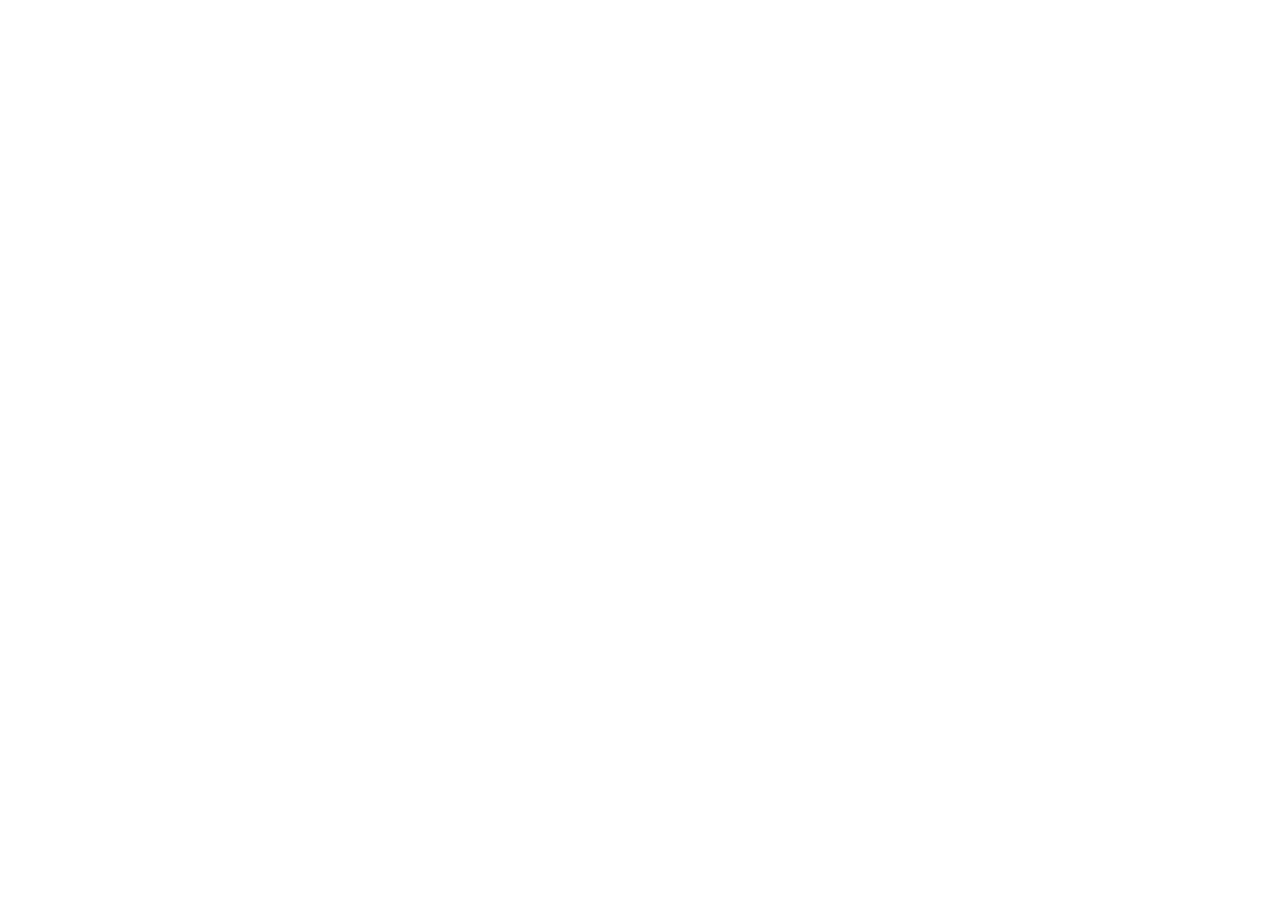
==== views/detail.html @ a6533a8d "feat: :art: estrutura de la pagina" ====
<!DOCTYPE html>
<html lang="en">
<head>
    <meta charset="UTF-8">
    <meta name="viewport" content="width=device-width, initial-scale=1.0">
    <title>Detail - UNDERGOLD</title>
</head>
<body>
    
</body>
</html>
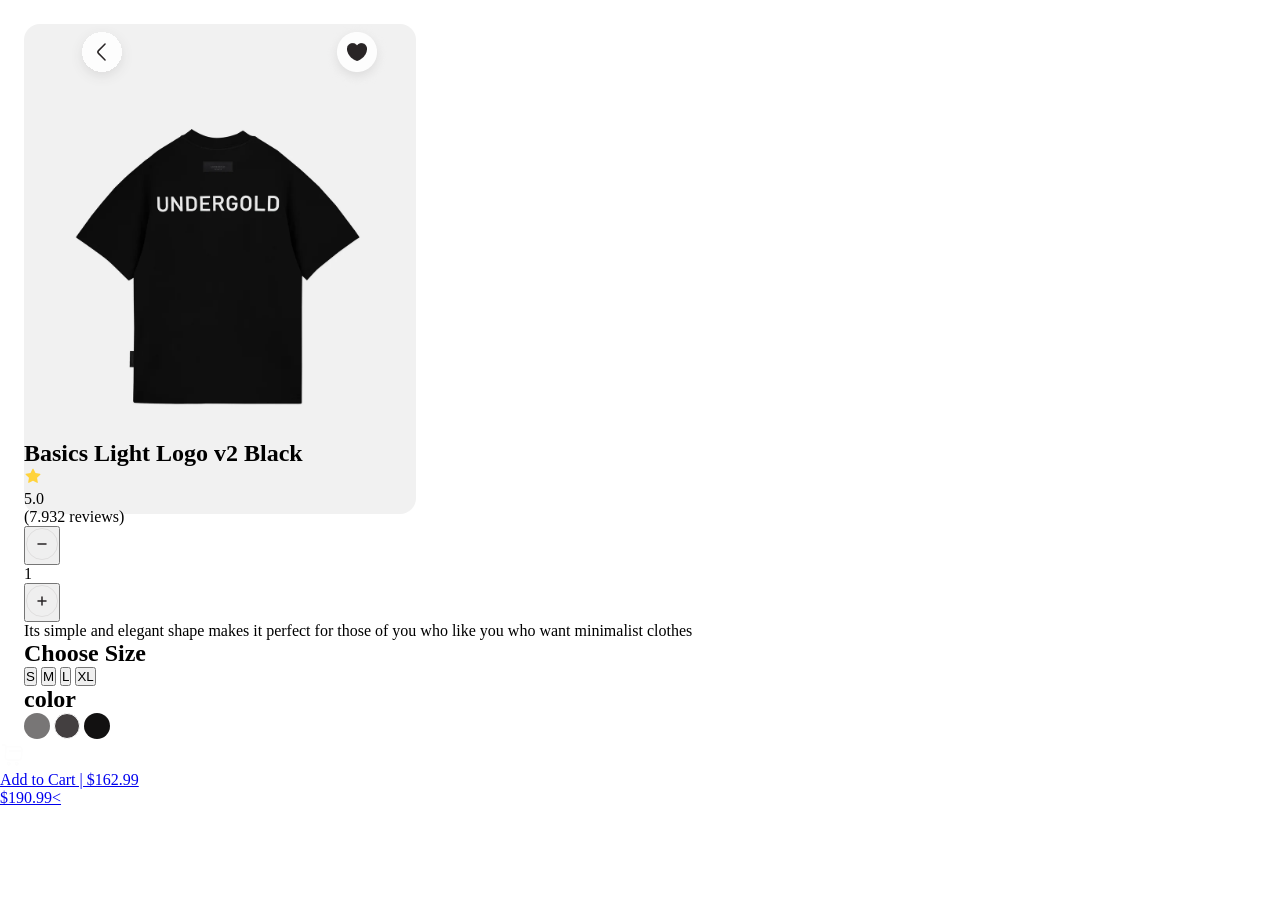
==== commit 70a6b70f: "feat: :lipstick: estrucutra html" ====
--- a/views/detail.html
+++ b/views/detail.html
@@ -4,8 +4,55 @@
     <meta charset="UTF-8">
     <meta name="viewport" content="width=device-width, initial-scale=1.0">
     <title>Detail - UNDERGOLD</title>
+    <link rel="stylesheet" href="../src/css/detail.css">
 </head>
 <body>
-    
+    <section class="img-box">
+        <a href="#"><img src="../src/storage/img/back.svg" alt="" class="back"></a>
+        <img src="../src/storage/img/ropa-1.1.png" alt="" class="shirt">
+        <a href="#"><img src="../src/storage/img/Heart.png" alt="" class="heart"></a>
+    </section>
+
+    <section class="content-box">
+        <div class="text">
+            <h1>Basics Light Logo v2 Black</h1>
+            <div class="puntuaction">
+                <img src="../src/storage/img/star.svg" alt="">
+                <p>5.0 </p>
+                <p>(7.932 reviews)</p>
+            </div>
+            <div class="stock">
+                <button><img src="../src/storage/img/minus.svg" alt=""></button>
+                <p>1</p>
+                <button><img src="../src/storage/img/add.svg" alt=""></button>
+            <div class="description">
+                <p>Its simple and elegant shape makes it perfect for
+                    those of you who like you who want minimalist
+                    clothes 
+                </p>
+            </div>
+            <div class="size">
+                <h2>Choose Size</h2>
+                <button>S</button>
+                <button>M</button>
+                <button>L</button>
+                <button>XL</button>
+            </div>
+            <div class="color">
+                <h2>color</h2>
+                <img src="../src/storage/img/1.svg" alt="">
+                <img src="../src/storage/img/2.svg" alt="">
+                <img src="../src/storage/img/3.svg" alt="">
+            </div>
+            </div>
+        </div>
+        <div class="button">
+            <a href="#">
+                <img src="../src/storage/img/buy.svg" alt="">
+                <p>Add to Cart | $162.99</p>
+                <p>$190.99<</p>
+            </a>
+        </div>
+    </section>
 </body>
 </html>
--- a/src/css/detail.css
+++ b/src/css/detail.css
@@ -0,0 +1,30 @@
+@import url(variables.css);
+*{
+padding: 0;
+margin: 0;
+box-sizing: border-box;
+}
+.img-box{
+    width: 377px;
+    height: 392px;
+    display: flex;
+    margin-top: 24px;
+}
+.img-box .shirt{
+    width: 400px;
+    height: 490px;
+    border-radius: 16px;
+    margin-left: 24px;
+}
+.img-box .back{
+    position: absolute;
+    left: 70px;
+}
+.img-box .heart{
+    position: absolute;
+    left: 325px;
+}
+.content-box .text{
+    margin-top: 24px;
+    margin-left: 24px;
+}
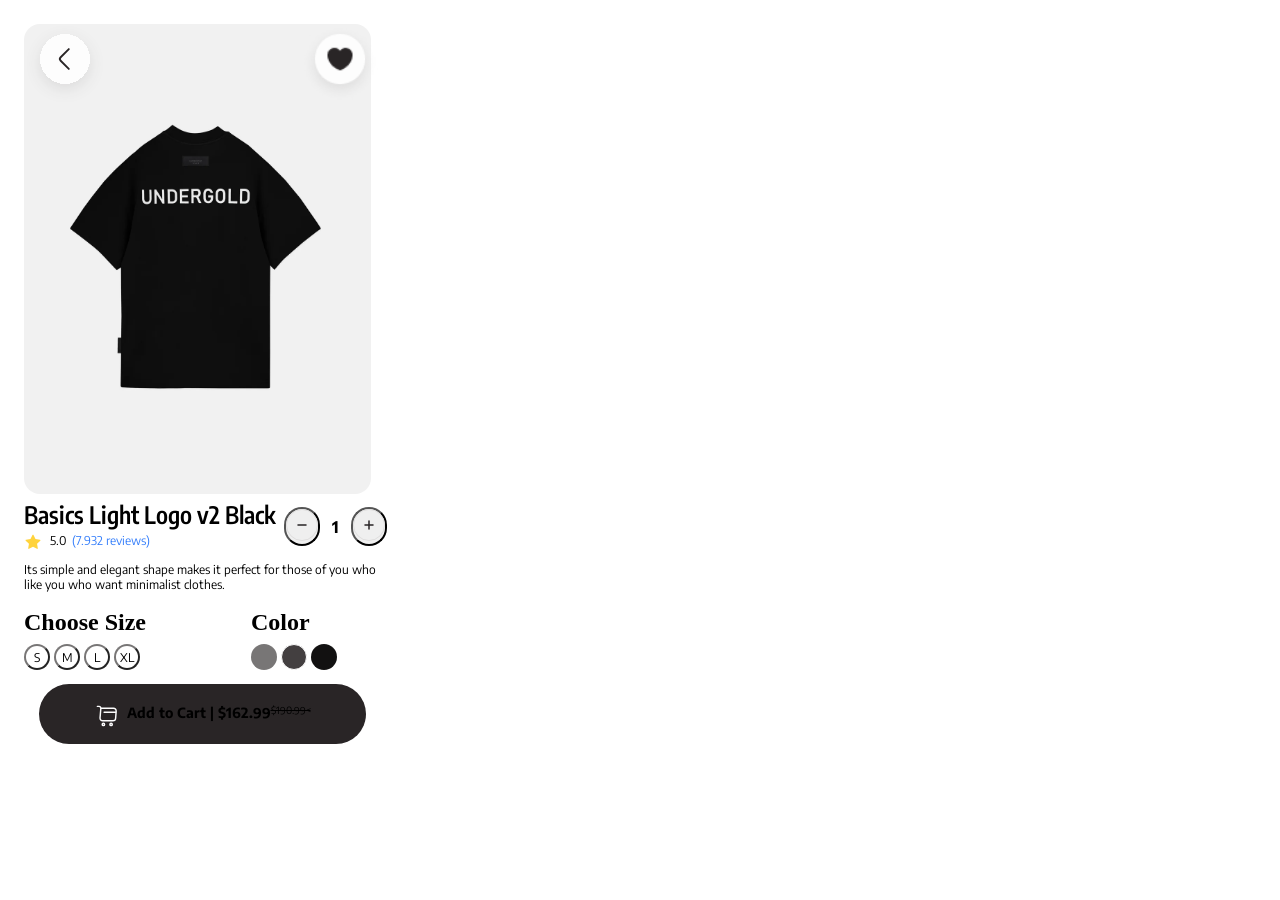
==== commit 6b47e59e: "feat: :lipstick: UI de la pagina completado" ====
--- a/views/detail.html
+++ b/views/detail.html
@@ -18,39 +18,45 @@
             <h1>Basics Light Logo v2 Black</h1>
             <div class="puntuaction">
                 <img src="../src/storage/img/star.svg" alt="">
-                <p>5.0 </p>
-                <p>(7.932 reviews)</p>
+                <p class="puntuaction-1">5.0 </p>
+                <p class="n-puntuaction">(7.932 reviews)</p>
             </div>
             <div class="stock">
                 <button><img src="../src/storage/img/minus.svg" alt=""></button>
                 <p>1</p>
                 <button><img src="../src/storage/img/add.svg" alt=""></button>
-            <div class="description">
-                <p>Its simple and elegant shape makes it perfect for
-                    those of you who like you who want minimalist
-                    clothes 
-                </p>
-            </div>
+            </div>  
+            <p class="description">
+                Its simple and elegant shape makes it perfect for
+                 those of you who like you who want minimalist
+                clothes.
+            </p>
+        </div>
+        <div class="choose-color">
             <div class="size">
-                <h2>Choose Size</h2>
-                <button>S</button>
-                <button>M</button>
-                <button>L</button>
-                <button>XL</button>
-            </div>
-            <div class="color">
-                <h2>color</h2>
-                <img src="../src/storage/img/1.svg" alt="">
-                <img src="../src/storage/img/2.svg" alt="">
-                <img src="../src/storage/img/3.svg" alt="">
-            </div>
-            </div>
-        </div>
+                    <h2>Choose Size</h2>
+                    <div class="types">
+                        <button>S</button>
+                        <button>M</button>
+                        <button>L</button>
+                        <button>XL</button>
+                    </div>
+                </div>
+                <div class="color">
+                    <h2>Color</h2>
+                    <div class="img-color">
+                        <img src="../src/storage/img/1.svg" alt="">
+                        <img src="../src/storage/img/2.svg" alt="">
+                        <img src="../src/storage/img/3.svg" alt="">
+                    </div>
+                </div>
+        </div>    
+        
         <div class="button">
             <a href="#">
                 <img src="../src/storage/img/buy.svg" alt="">
-                <p>Add to Cart | $162.99</p>
-                <p>$190.99<</p>
+                <p class="text1">Add to Cart | $162.99</p>
+                <p class="text2">$190.99<</p>
             </a>
         </div>
     </section>
--- a/src/css/detail.css
+++ b/src/css/detail.css
@@ -5,26 +5,126 @@
 box-sizing: border-box;
 }
 .img-box{
-    width: 377px;
-    height: 392px;
+    width: 365px;
+    height: 475px;
     display: flex;
     margin-top: 24px;
 }
 .img-box .shirt{
-    width: 400px;
-    height: 490px;
+    width: 347px;
+    height: 470px;
     border-radius: 16px;
     margin-left: 24px;
 }
 .img-box .back{
+    width: 80px;
+    height: 80px;
     position: absolute;
-    left: 70px;
+    left: 25px;
 }
 .img-box .heart{
+    width: 80px;
+    height: 80px;
     position: absolute;
-    left: 325px;
+    left: 300px;
+}
+.content-box {
+    margin-left: 24px;
 }
 .content-box .text{
-    margin-top: 24px;
-    margin-left: 24px;
-}+    display: flex;
+    flex-direction: column;
+    width: 365px;
+    height: 100px;
+}
+.text h1{
+    font-family: "EncodeSans-SemiBold";
+    font-size: 24px;
+}
+.text .puntuaction{
+    display: flex;
+    font-family: "EncodeSans-Regular";
+    font-size: 12px;
+    margin-top: 4px;
+}
+.text .puntuaction .puntuaction-1{
+    margin-left: 8px;
+    margin-right: 5px;
+}
+.text .puntuaction .n-puntuaction{
+    color: #347EFB;
+}
+.text .stock{
+    display: flex;
+    font-family: "EncodeSans-Bold";
+    margin-left: 260px;
+    margin-top: -45px;
+    gap: 12px;
+    align-items: center;
+}
+.text .stock button{
+    border-radius: 32px;
+}
+.text .description{
+    font-family: "EncodeSans-Regular";
+    font-size: 12px;
+    margin-top: 16px;
+}
+.choose-color{
+    display: flex;
+    gap: 105px;
+    margin-top: 10px;
+}
+.content-box .size{
+    display: flex;
+    flex-direction: column;
+}
+.size button{
+    background-color: transparent;
+    border-color:var(--color-2);
+    width: 26px;
+    height: 26px;
+    border-radius: 50%;
+    font-family: "EncodeSans-Regular";
+    font-size: 12px;
+    margin-top: 8px;
+}
+.size button:hover{
+    background-color: var(--color-1);
+    color: white;
+}
+
+.color .img-color{
+    margin-top: 8px;
+}
+
+.button{
+    background-color: var(--color-1);
+    width: 327px;
+    height: 60px;
+    border-radius: 45px;
+    margin-left: 15px;
+    display: flex;
+    justify-content: center;
+    margin-top: 10px;
+}
+.button a{
+    text-decoration: none;
+    color: black;
+    display: flex;
+    padding-top: 20px;
+}
+.button img{
+    width: 24px;
+    height: 24px;
+}
+.button .text1{
+    font-family: "EncodeSans-Bold";
+    font-size: 14px;
+    margin-left: 8px;
+}
+.button .text2{
+    font-family: "EncodeSans-Regular";
+    font-size: 10px;
+    text-decoration: line-through;
+}
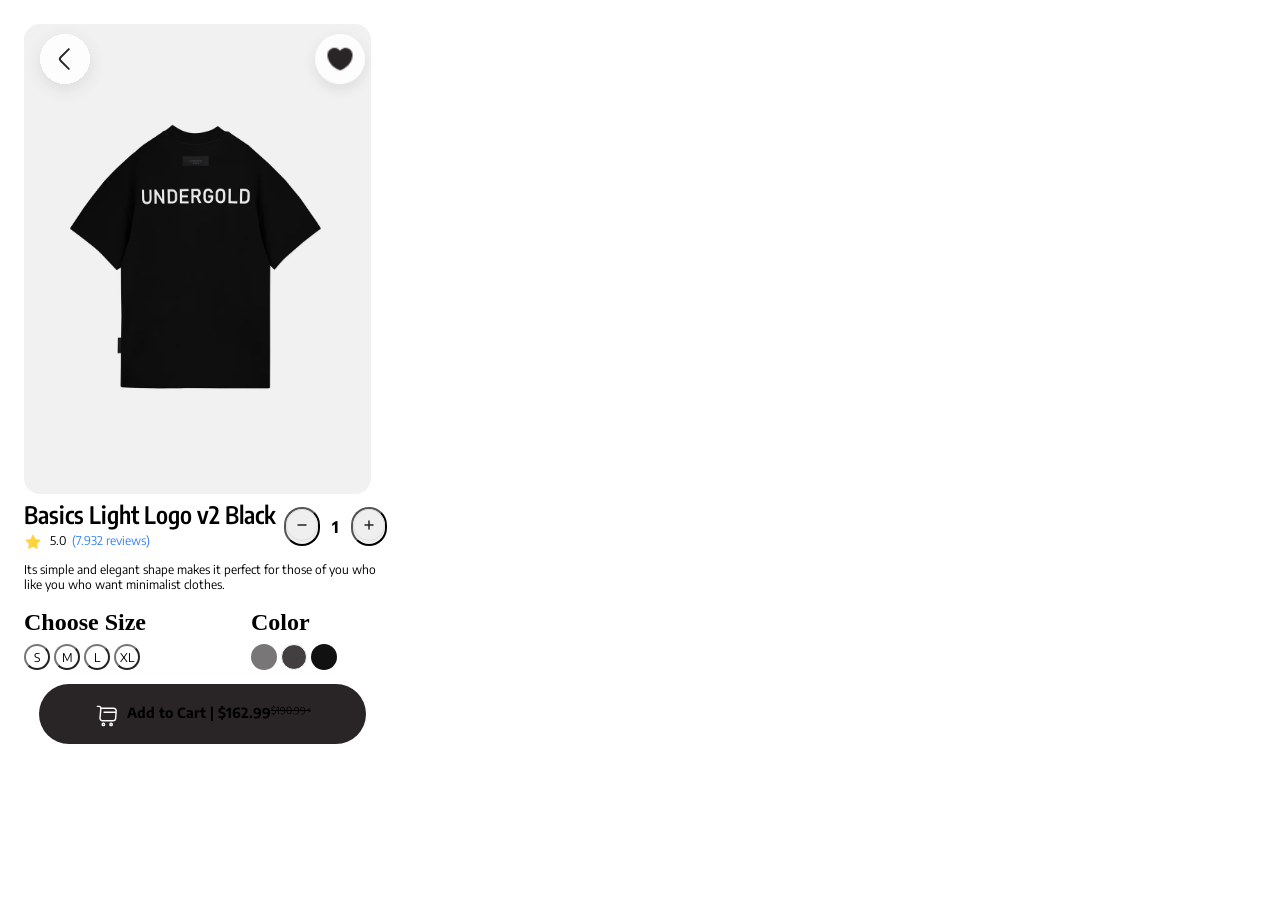
==== commit 857dfd3b: "feat: :twisted_rightwards_arrows: se hizo merge entre las ramas y se termino la mayoria" ====
--- a/views/detail.html
+++ b/views/detail.html
@@ -8,7 +8,7 @@
 </head>
 <body>
     <section class="img-box">
-        <a href="#"><img src="../src/storage/img/back.svg" alt="" class="back"></a>
+        <a href="home.html"><img src="../src/storage/img/back.svg" alt="" class="back"></a>
         <img src="../src/storage/img/ropa-1.1.png" alt="" class="shirt">
         <a href="#"><img src="../src/storage/img/Heart.png" alt="" class="heart"></a>
     </section>
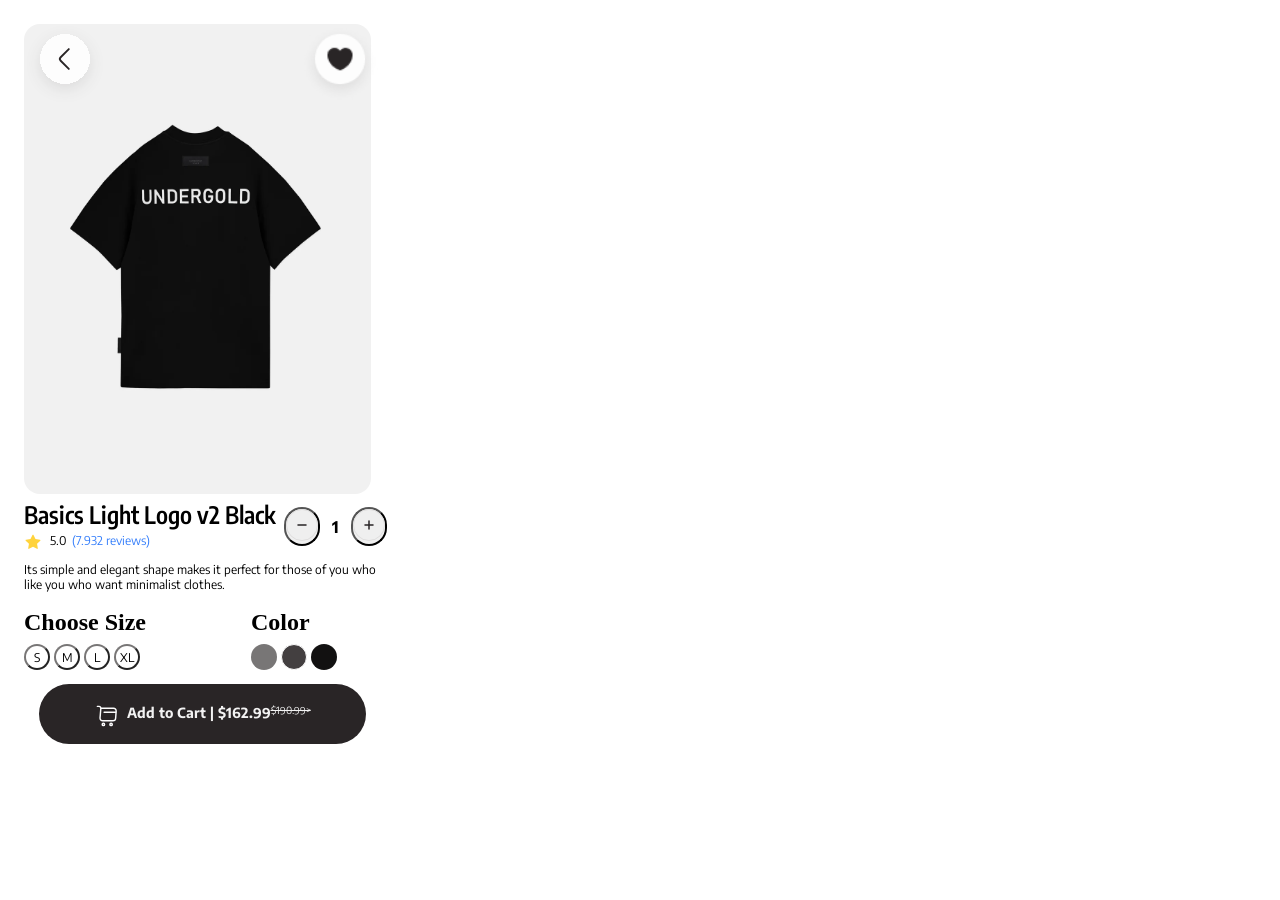
==== commit 716216aa: "feat: :lipstick: detalles terminados" ====
--- a/views/detail.html
+++ b/views/detail.html
@@ -8,7 +8,7 @@
 </head>
 <body>
     <section class="img-box">
-        <a href="home.html"><img src="../src/storage/img/back.svg" alt="" class="back"></a>
+        <a href="#"><img src="../src/storage/img/back.svg" alt="" class="back"></a>
         <img src="../src/storage/img/ropa-1.1.png" alt="" class="shirt">
         <a href="#"><img src="../src/storage/img/Heart.png" alt="" class="heart"></a>
     </section>
@@ -56,7 +56,7 @@
             <a href="#">
                 <img src="../src/storage/img/buy.svg" alt="">
                 <p class="text1">Add to Cart | $162.99</p>
-                <p class="text2">$190.99<</p>
+                <p class="text2">$190.99></p>
             </a>
         </div>
     </section>
--- a/src/css/detail.css
+++ b/src/css/detail.css
@@ -128,3 +128,18 @@
     font-size: 10px;
     text-decoration: line-through;
 }
+.button:hover{
+    background-color: var(--color-3);
+}
+.button .text1{
+    color: var(--color-4);
+}
+.button .text2{
+    color: var(--color-4);
+}
+.button:hover .text1{
+    color: var(--color-1);
+}
+.button:hover .text2{
+    color: var(--color-1);
+}
